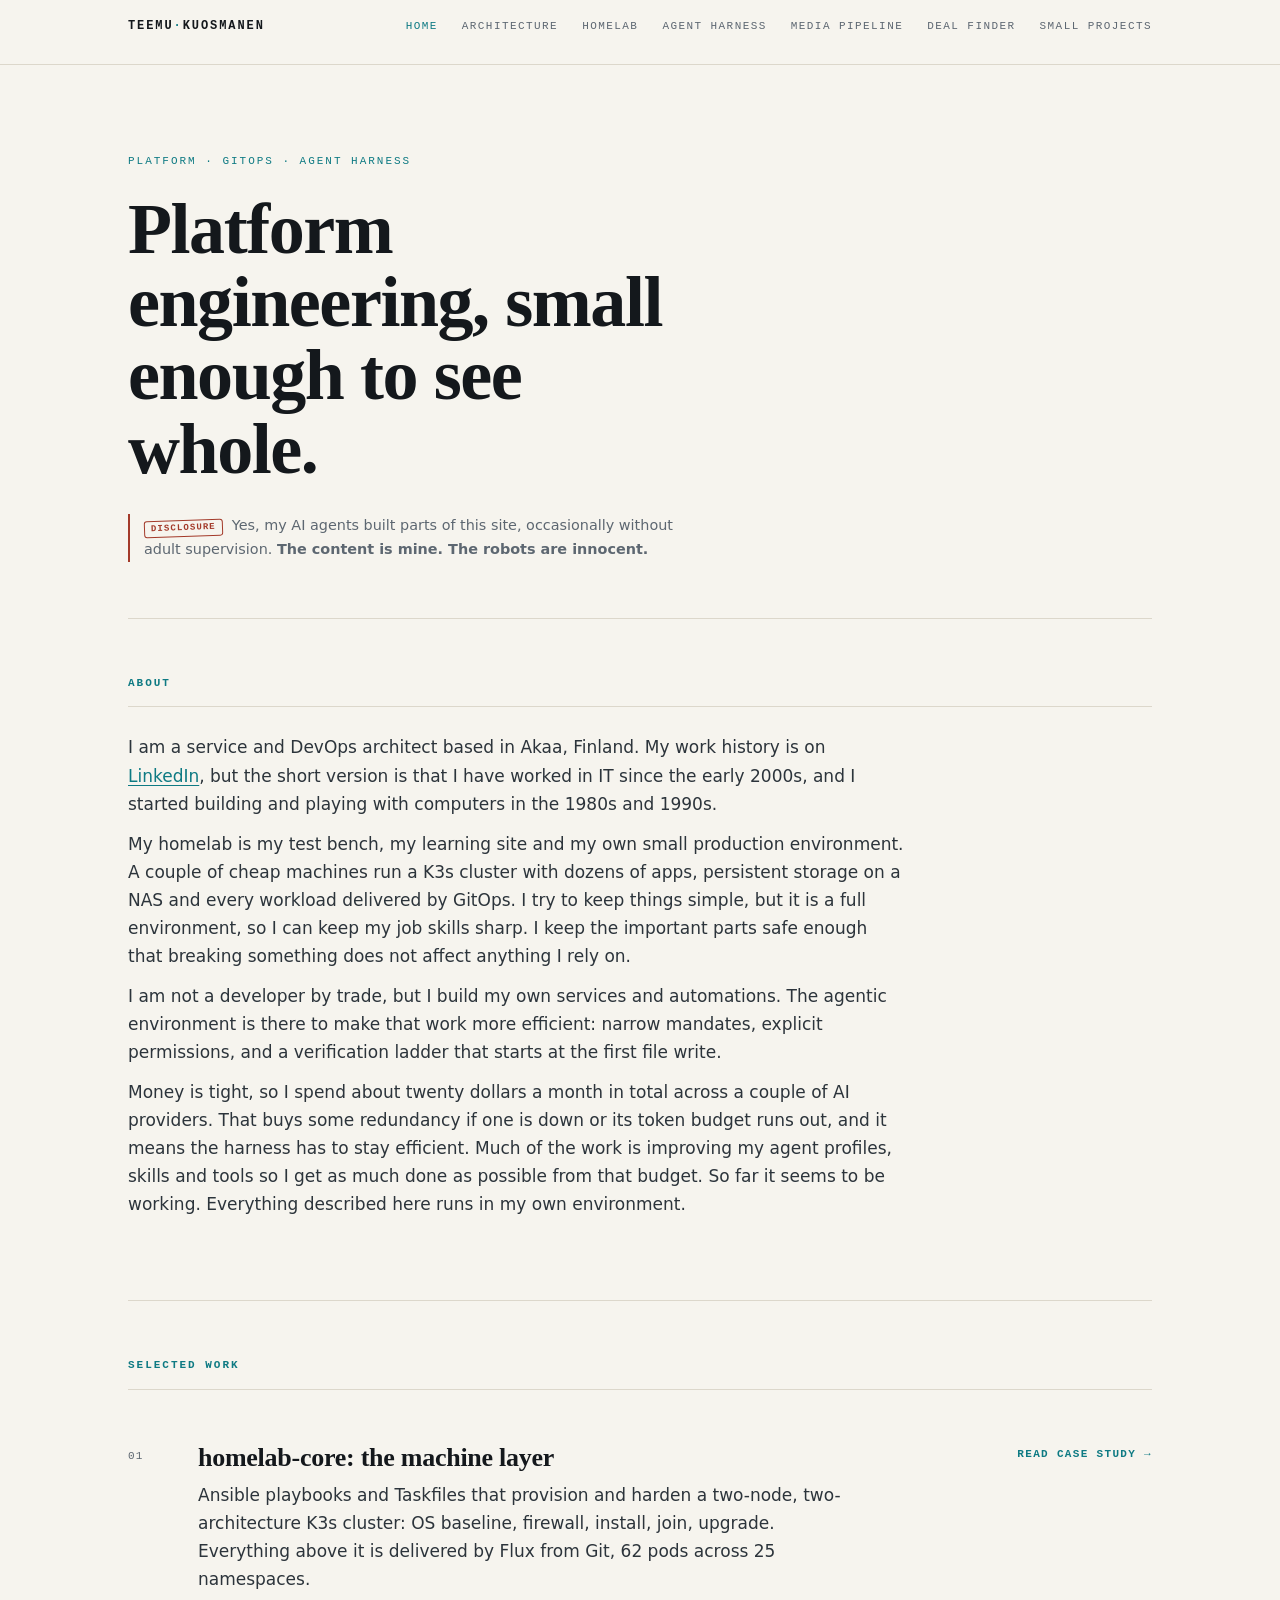
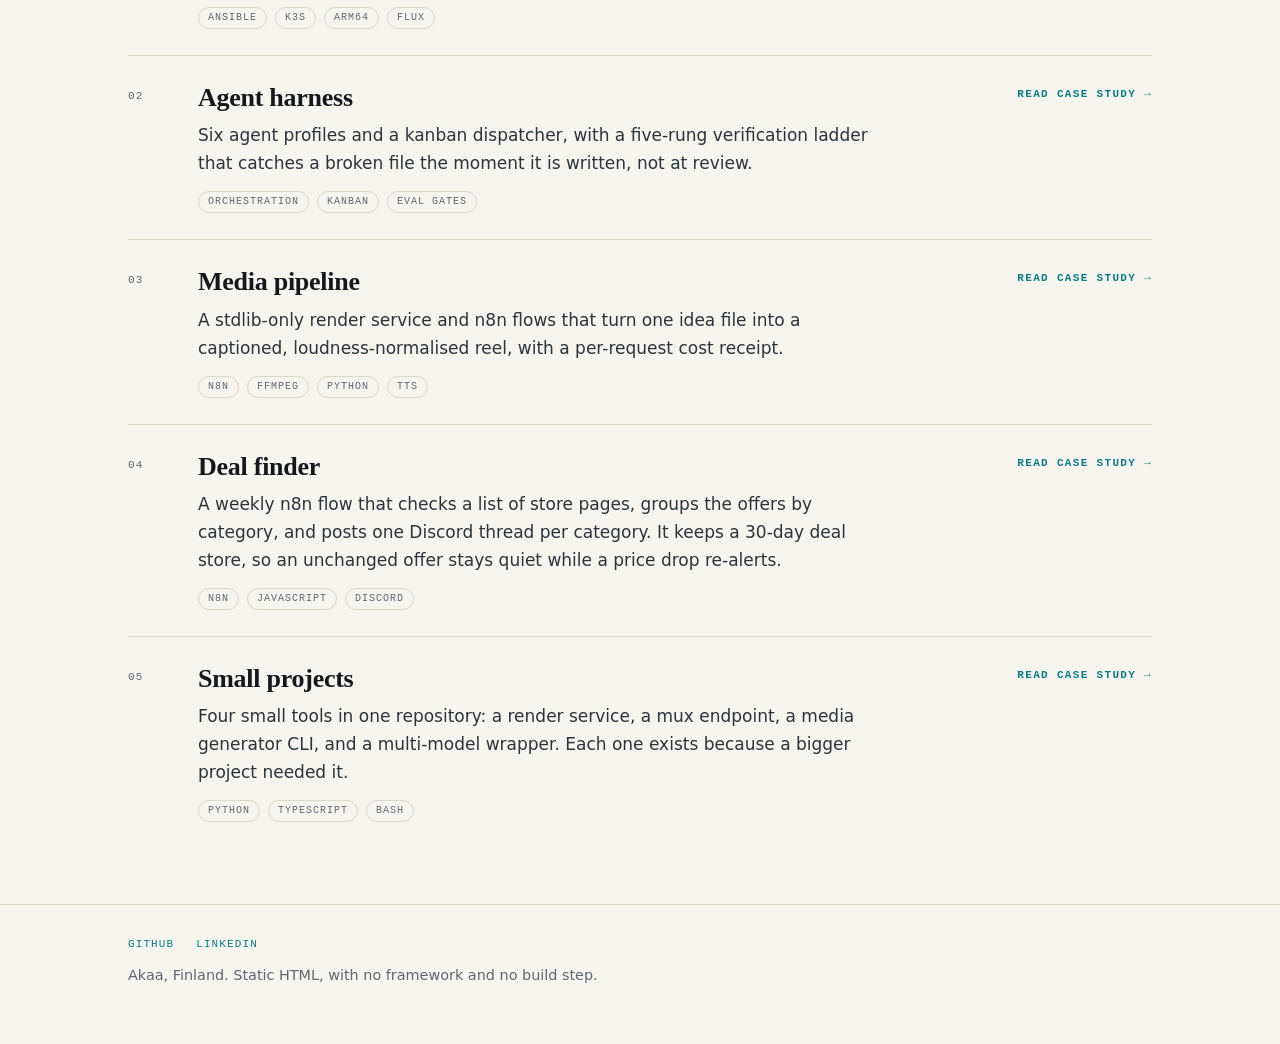
==== index.html @ cd3dd4ec "Initial publish: portfolio site Fresh history for the public org Pages repo. The private working rep" ====
<!DOCTYPE html>
<html lang="en">
<head>
<meta charset="utf-8">
<meta name="viewport" content="width=device-width,initial-scale=1">
<title>Teemu · platform &amp; agent engineering</title>
<meta name="description" content="A multi-arch Kubernetes cluster run entirely through Git, and a fleet of AI agents shipping into it under review gates.">
<link rel="stylesheet" href="styles.css">
<meta property="og:type" content="website">
<meta property="og:site_name" content="Teemu · platform engineering">
<meta property="og:title" content="Teemu · platform &amp; agent engineering">
<meta property="og:description" content="A multi-arch Kubernetes cluster run entirely through Git, and a fleet of AI agents shipping into it under review gates.">
<meta property="og:url" content="https://bittisorvi.github.io/">
<meta property="og:image" content="https://bittisorvi.github.io/og.png">
<meta property="og:image:width" content="1200">
<meta property="og:image:height" content="630">
<meta name="twitter:card" content="summary_large_image">
<link rel="icon" href="favicon.svg" type="image/svg+xml">
</head>
<body>
<a class="skip" href="#main">Skip to content</a>

<header class="site">
  <div class="wrap">
    <a class="brand" href="index.html">TEEMU<span>·</span>KUOSMANEN</a>
    <nav aria-label="Main">
      <ul>
        <li><a href="index.html" aria-current="page">Home</a></li>
        <li><a href="architecture.html">Architecture</a></li>
        <li><a href="homelab.html">Homelab</a></li>
        <li><a href="agent-harness.html">Agent harness</a></li>
        <li><a href="media-pipeline.html">Media pipeline</a></li>
        <li><a href="deal-finder.html">Deal finder</a></li>
        <li><a href="small-projects.html">Small projects</a></li>
      </ul>
    </nav>
  </div>
</header>

<main id="main">
  <div class="wrap">

    <div class="hero">
      <p class="kicker">Platform · GitOps · Agent harness</p>
      <h1>Platform engineering, small enough to see whole.</h1>
      <p class="note disclosure"><span class="stamp">Disclosure</span>Yes, my AI agents built parts of
        this site, occasionally without adult supervision. <strong>The content is mine. The robots are
        innocent.</strong></p>
    </div>

    <section aria-labelledby="about">
      <h2 id="about">About</h2>
      <div class="block">
        <p>I am a service and DevOps architect based in Akaa, Finland. My work history is on
          <a href="https://www.linkedin.com/in/teemu-kuosmanen-785186122/">LinkedIn</a>, but the short
          version is that I have worked in IT since the early 2000s, and I started building and playing
          with computers in the 1980s and 1990s.</p>
        <p>My homelab is my test bench, my learning site and my own small production environment. A
          couple of cheap machines run a K3s cluster with dozens of apps, persistent storage on a NAS and
          every workload delivered by GitOps. I try to keep things simple, but it is a full environment,
          so I can keep my job skills sharp. I keep the important parts safe enough that breaking
          something does not affect anything I rely on.</p>
        <p>I am not a developer by trade, but I build my own services and automations. The agentic
          environment is there to make that work more efficient: narrow mandates, explicit permissions,
          and a verification ladder that starts at the first file write.</p>
        <p>Money is tight, so I spend about twenty dollars a month in total across a couple of AI
          providers. That buys some redundancy if one is down or its token budget runs out, and it means
          the harness has to stay efficient. Much of the work is improving my agent profiles, skills and
          tools so I get as much done as possible from that budget. So far it seems to be working.
          Everything described here runs in my own environment.</p>
      </div>
    </section>

    <section aria-labelledby="work">
      <h2 id="work">Selected work</h2>
      <div class="rows">

        <a class="row" href="homelab.html">
          <span class="idx">01</span>
          <div>
            <h3>homelab-core: the machine layer</h3>
            <p>Ansible playbooks and Taskfiles that provision and harden a two-node, two-architecture
              K3s cluster: OS baseline, firewall, install, join, upgrade. Everything above it is
              delivered by Flux from Git, 62 pods across 25 namespaces.</p>
            <ul class="chips"><li>Ansible</li><li>K3s</li><li>ARM64</li><li>Flux</li></ul>
          </div>
          <span class="go">Read case study →</span>
        </a>

        <a class="row" href="agent-harness.html">
          <span class="idx">02</span>
          <div>
            <h3>Agent harness</h3>
            <p>Six agent profiles and a kanban dispatcher, with a five-rung verification ladder that
              catches a broken file the moment it is written, not at review.</p>
            <ul class="chips"><li>Orchestration</li><li>Kanban</li><li>Eval gates</li></ul>
          </div>
          <span class="go">Read case study →</span>
        </a>

        <a class="row" href="media-pipeline.html">
          <span class="idx">03</span>
          <div>
            <h3>Media pipeline</h3>
            <p>A stdlib-only render service and n8n flows that turn one idea file into a captioned,
              loudness-normalised reel, with a per-request cost receipt.</p>
            <ul class="chips"><li>n8n</li><li>ffmpeg</li><li>Python</li><li>TTS</li></ul>
          </div>
          <span class="go">Read case study →</span>
        </a>

        <a class="row" href="deal-finder.html">
          <span class="idx">04</span>
          <div>
            <h3>Deal finder</h3>
            <p>A weekly n8n flow that checks a list of store pages, groups the offers by category, and
              posts one Discord thread per category. It keeps a 30-day deal store, so an unchanged offer
              stays quiet while a price drop re-alerts.</p>
            <ul class="chips"><li>n8n</li><li>JavaScript</li><li>Discord</li></ul>
          </div>
          <span class="go">Read case study →</span>
        </a>

        <a class="row" href="small-projects.html">
          <span class="idx">05</span>
          <div>
            <h3>Small projects</h3>
            <p>Four small tools in one repository: a render service, a mux endpoint, a media generator
              CLI, and a multi-model wrapper. Each one exists because a bigger project needed it.</p>
            <ul class="chips"><li>Python</li><li>TypeScript</li><li>Bash</li></ul>
          </div>
          <span class="go">Read case study →</span>
        </a>

      </div>
    </section>

  </div>
</main>

<footer class="site">
  <div class="wrap">
    <div class="links">
      <a href="https://github.com/KuosmTE">GitHub</a>
      <a href="https://www.linkedin.com/in/teemu-kuosmanen-785186122/">LinkedIn</a>
    </div>
    <p>Akaa, Finland. Static HTML, with no framework and no build step.</p>
  </div>
</footer>

</body>
</html>
---- styles.css ----
:root{
  --paper:#F6F4EE; --panel:#FFFFFF; --ink:#14181C; --body:#2C343B; --muted:#5D6771;
  --rule:#DCD7CB; --accent:#0E7A83; --good:#1E7A52; --warn:#9A6A16; --alert:#A33A2A; --plate:#0B1620;
  --mono:ui-monospace,SFMono-Regular,Menlo,Consolas,monospace;
  --serif:ui-serif,Georgia,"Times New Roman",serif;
  --sans:ui-sans-serif,system-ui,-apple-system,"Segoe UI",Roboto,Helvetica,Arial,sans-serif;
}
*{box-sizing:border-box}
html{-webkit-text-size-adjust:100%}
body{margin:0;background:var(--paper);color:var(--ink);font:17px/1.65 var(--sans);-webkit-font-smoothing:antialiased}
.wrap{max-width:1080px;margin:0 auto;padding:0 28px}
a{color:var(--accent);text-underline-offset:3px}
a:focus-visible{outline:2px solid var(--accent);outline-offset:3px}
.skip{position:absolute;left:-9999px}
.skip:focus{left:16px;top:16px;background:var(--panel);padding:8px 12px;z-index:9}

/* header */
header.site{position:sticky;top:0;z-index:5;background:rgba(246,244,238,.94);border-bottom:1px solid var(--rule);backdrop-filter:blur(6px)}
header.site .wrap{display:flex;align-items:baseline;justify-content:space-between;gap:24px;min-height:64px;flex-wrap:wrap;padding-top:20px;padding-bottom:20px}
.brand{font:600 12px/1 var(--mono);letter-spacing:.16em;text-transform:uppercase;color:var(--ink);text-decoration:none;white-space:nowrap}
.brand span{color:var(--accent)}
nav ul{display:flex;gap:24px;list-style:none;margin:0;padding:0;font:11px/1 var(--mono);letter-spacing:.13em;text-transform:uppercase;flex-wrap:wrap}
nav a{color:var(--muted);text-decoration:none;padding:4px 0}
nav a:hover{color:var(--ink)}
nav a[aria-current]{color:var(--accent)}

/* draft ribbon — remove before publishing */
.draftbar{margin:0;padding:7px 28px;background:rgba(154,106,22,.05);border-bottom:1px solid rgba(154,106,22,.16);color:var(--warn);font:10px/1.6 var(--mono);letter-spacing:.14em;text-transform:uppercase}

/* hero */
.hero{padding:88px 0 56px}
.kicker{font:11px/1.6 var(--mono);letter-spacing:.18em;text-transform:uppercase;color:var(--accent);margin:0 0 22px}
h1{font-family:var(--serif);font-weight:600;font-size:clamp(2.6rem,6.2vw,4.5rem);line-height:1.02;letter-spacing:-.02em;margin:0;max-width:16ch}
.lede{font-size:19px;line-height:1.6;color:var(--body);margin:26px 0 0;max-width:60ch}
.hero .note{margin-top:28px;max-width:60ch}
.lede strong{color:var(--ink);font-weight:600}

/* sections */
section{border-top:1px solid var(--rule);padding:56px 0}
h2{font:600 11px/1.6 var(--mono);letter-spacing:.18em;text-transform:uppercase;color:var(--accent);margin:0 0 26px}
h2::after{content:"";display:block;height:1px;background:var(--rule);margin-top:14px}

/* work rows (index) */
.rows{display:grid;gap:0}
.row{display:grid;grid-template-columns:44px 1fr auto;gap:26px;align-items:start;
  padding:26px 0;border-top:1px solid var(--rule);text-decoration:none;color:inherit}
.row:first-of-type{border-top:0}
.row .idx{font:11px/1.6 var(--mono);letter-spacing:.1em;color:var(--muted);padding-top:6px}
.row h3{font-family:var(--serif);font-weight:600;font-size:26px;line-height:1.2;margin:0 0 8px;letter-spacing:-.01em}
.row p{margin:0;color:var(--body);max-width:62ch}
.row .chips{list-style:none;display:flex;gap:8px;padding:0;margin:14px 0 0;flex-wrap:wrap}
.row .chips li{font:10px/1 var(--mono);letter-spacing:.1em;text-transform:uppercase;color:var(--muted);border:1px solid var(--rule);border-radius:999px;padding:5px 9px}
.row .go{font:600 11px/1 var(--mono);letter-spacing:.12em;text-transform:uppercase;color:var(--accent);white-space:nowrap;padding-top:7px}
.row:hover h3{color:var(--accent)}
.row:hover .go{text-decoration:underline}

/* facts */
.facts{display:grid;grid-template-columns:repeat(auto-fit,minmax(148px,1fr));gap:14px;margin:0 0 34px;padding:0;list-style:none}
.fact{background:var(--panel);border:1px solid var(--rule);border-radius:8px;padding:16px 18px}
.fact b{display:block;font:600 1.5rem/1.15 var(--mono);color:var(--accent);letter-spacing:-.02em}
.fact span{display:block;margin-top:6px;font-size:.78rem;line-height:1.4;color:var(--muted);letter-spacing:.02em}

/* prose blocks */
.block{padding:26px 0;border-top:1px solid var(--rule)}
.block:first-of-type{border-top:0;padding-top:0}
.block h3{margin:0 0 10px;font-family:var(--serif);font-size:1.28rem;font-weight:600;letter-spacing:-.005em}
.block p{margin:0 0 12px;color:var(--body);max-width:72ch}
.block p:last-child{margin-bottom:0}
.block ul{margin:0;padding-left:20px;color:var(--body)}
.block li{margin-bottom:7px}
code{font:0.9em var(--mono);background:rgba(14,122,131,.07);border:1px solid rgba(14,122,131,.2);border-radius:4px;padding:1px 5px;color:#0A5B62}
.note{font-size:.9rem;color:var(--muted);border-left:2px solid var(--rule);padding-left:14px;margin:0}
.note + .note{margin-top:12px}
.note a{color:var(--accent)}
.disclosure{border-left-color:var(--alert)}
.disclosure .stamp{display:inline-block;margin-right:9px;padding:3px 6px;border:1px solid var(--alert);border-radius:3px;color:var(--alert);font:600 9px/1 var(--mono);letter-spacing:.12em;text-transform:uppercase;transform:rotate(-2deg)}

/* diagram plates stay dark: they read as artefacts on paper */
.diagram{margin:0 0 10px;border:1px solid var(--rule);border-radius:10px;overflow:hidden;background:var(--plate)}
.diagram svg,.diagram img{display:block;width:100%;height:auto}
.figcap{font:10.5px/1.6 var(--mono);letter-spacing:.12em;text-transform:uppercase;color:var(--muted);margin:0 0 30px}

/* tree + spec table */
pre.tree{font:12px/1.7 var(--mono);background:var(--panel);border:1px solid var(--rule);border-radius:10px;padding:18px 20px;overflow-x:auto;color:var(--body);margin:0 0 16px}
pre.tree b{color:var(--accent);font-weight:600}
pre.tree i{color:var(--muted);font-style:normal}
table.spec{width:100%;border-collapse:collapse;margin:0 0 16px;font-size:.9rem}
table.spec caption{text-align:left;font:10px/1.6 var(--mono);letter-spacing:.12em;text-transform:uppercase;color:var(--accent);padding-bottom:10px}
table.spec th{text-align:left;font:10px/1.6 var(--mono);letter-spacing:.12em;text-transform:uppercase;color:var(--muted);border-bottom:1px solid var(--rule);padding:0 14px 8px 0;font-weight:400}
table.spec td{padding:10px 14px 10px 0;border-bottom:1px solid var(--rule);color:var(--body);vertical-align:top}
table.spec td:first-child{color:var(--ink);white-space:nowrap;font-family:var(--mono);font-size:.85rem}
table.spec th:first-child,table.spec td:first-child{width:1%}
table.spec tr:last-child td{border-bottom:0}

/* unresolved fields, draft only */
.todo{color:var(--muted);border-bottom:1px dashed var(--warn);text-decoration:none}

/* footer */
footer.site{border-top:1px solid var(--rule);padding:34px 0 56px;font-size:.9rem;color:var(--muted)}
footer.site .links{display:flex;gap:22px;flex-wrap:wrap;margin-bottom:14px;font:11px/1 var(--mono);letter-spacing:.1em;text-transform:uppercase}
footer.site .links a{text-decoration:none}
footer.site p{margin:0;max-width:60ch}

@media (max-width:820px){
  .row{grid-template-columns:1fr;gap:10px}
  .row .idx{display:none}
  .row .go{padding-top:0}
}
@media (max-width:560px){
  .hero{padding:56px 0 40px}
  nav ul{gap:16px}
  h1{max-width:none}
  table.spec td:first-child{white-space:normal}
}
@media (prefers-reduced-motion:reduce){
  .row{transition:none}
}
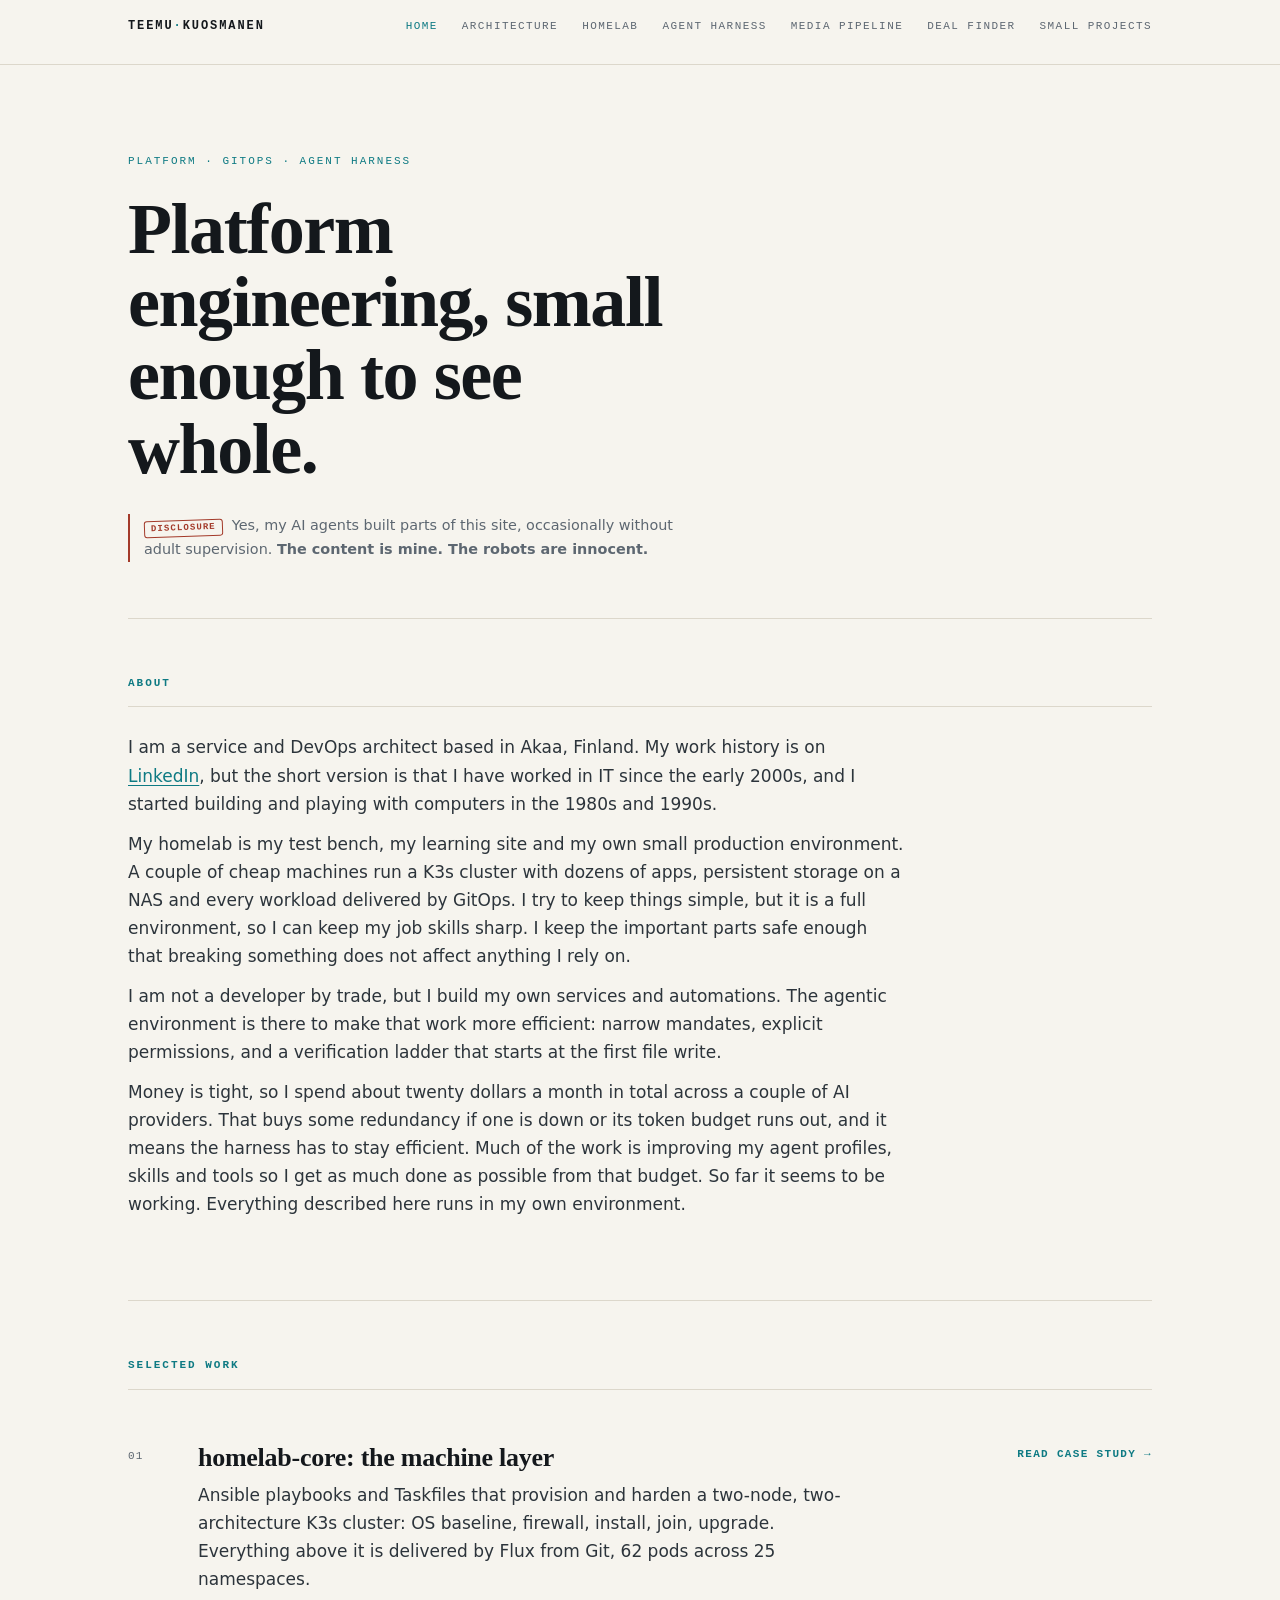
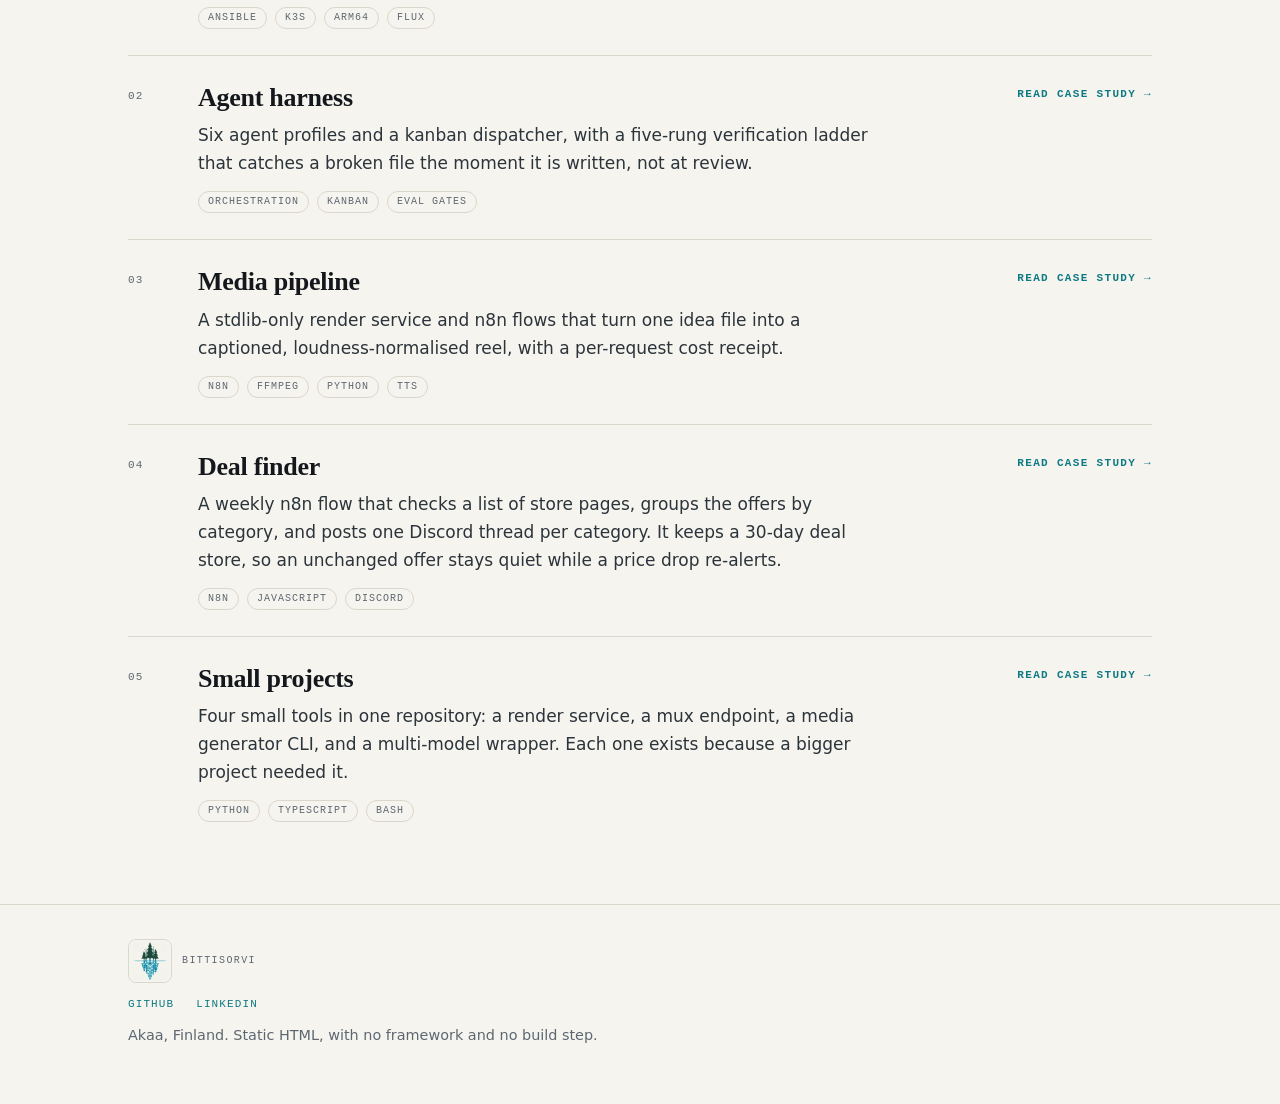
==== commit 908d423f: "Sync from private dad4375" ====
--- a/index.html
+++ b/index.html
@@ -140,6 +140,10 @@
 
 <footer class="site">
   <div class="wrap">
+    <div class="foot-mark">
+      <img src="bittisorvi-mark.png" alt="Bittisorvi" width="44" height="44">
+      <span>Bittisorvi</span>
+    </div>
     <div class="links">
       <a href="https://github.com/KuosmTE">GitHub</a>
       <a href="https://www.linkedin.com/in/teemu-kuosmanen-785186122/">LinkedIn</a>
--- a/styles.css
+++ b/styles.css
@@ -97,6 +97,9 @@
 
 /* footer */
 footer.site{border-top:1px solid var(--rule);padding:34px 0 56px;font-size:.9rem;color:var(--muted)}
+footer.site .foot-mark{display:flex;align-items:center;gap:10px;margin-bottom:16px}
+footer.site .foot-mark img{width:44px;height:44px;border:1px solid var(--rule);border-radius:8px;display:block}
+footer.site .foot-mark span{font:10px/1 var(--mono);letter-spacing:.14em;text-transform:uppercase;color:var(--muted)}
 footer.site .links{display:flex;gap:22px;flex-wrap:wrap;margin-bottom:14px;font:11px/1 var(--mono);letter-spacing:.1em;text-transform:uppercase}
 footer.site .links a{text-decoration:none}
 footer.site p{margin:0;max-width:60ch}
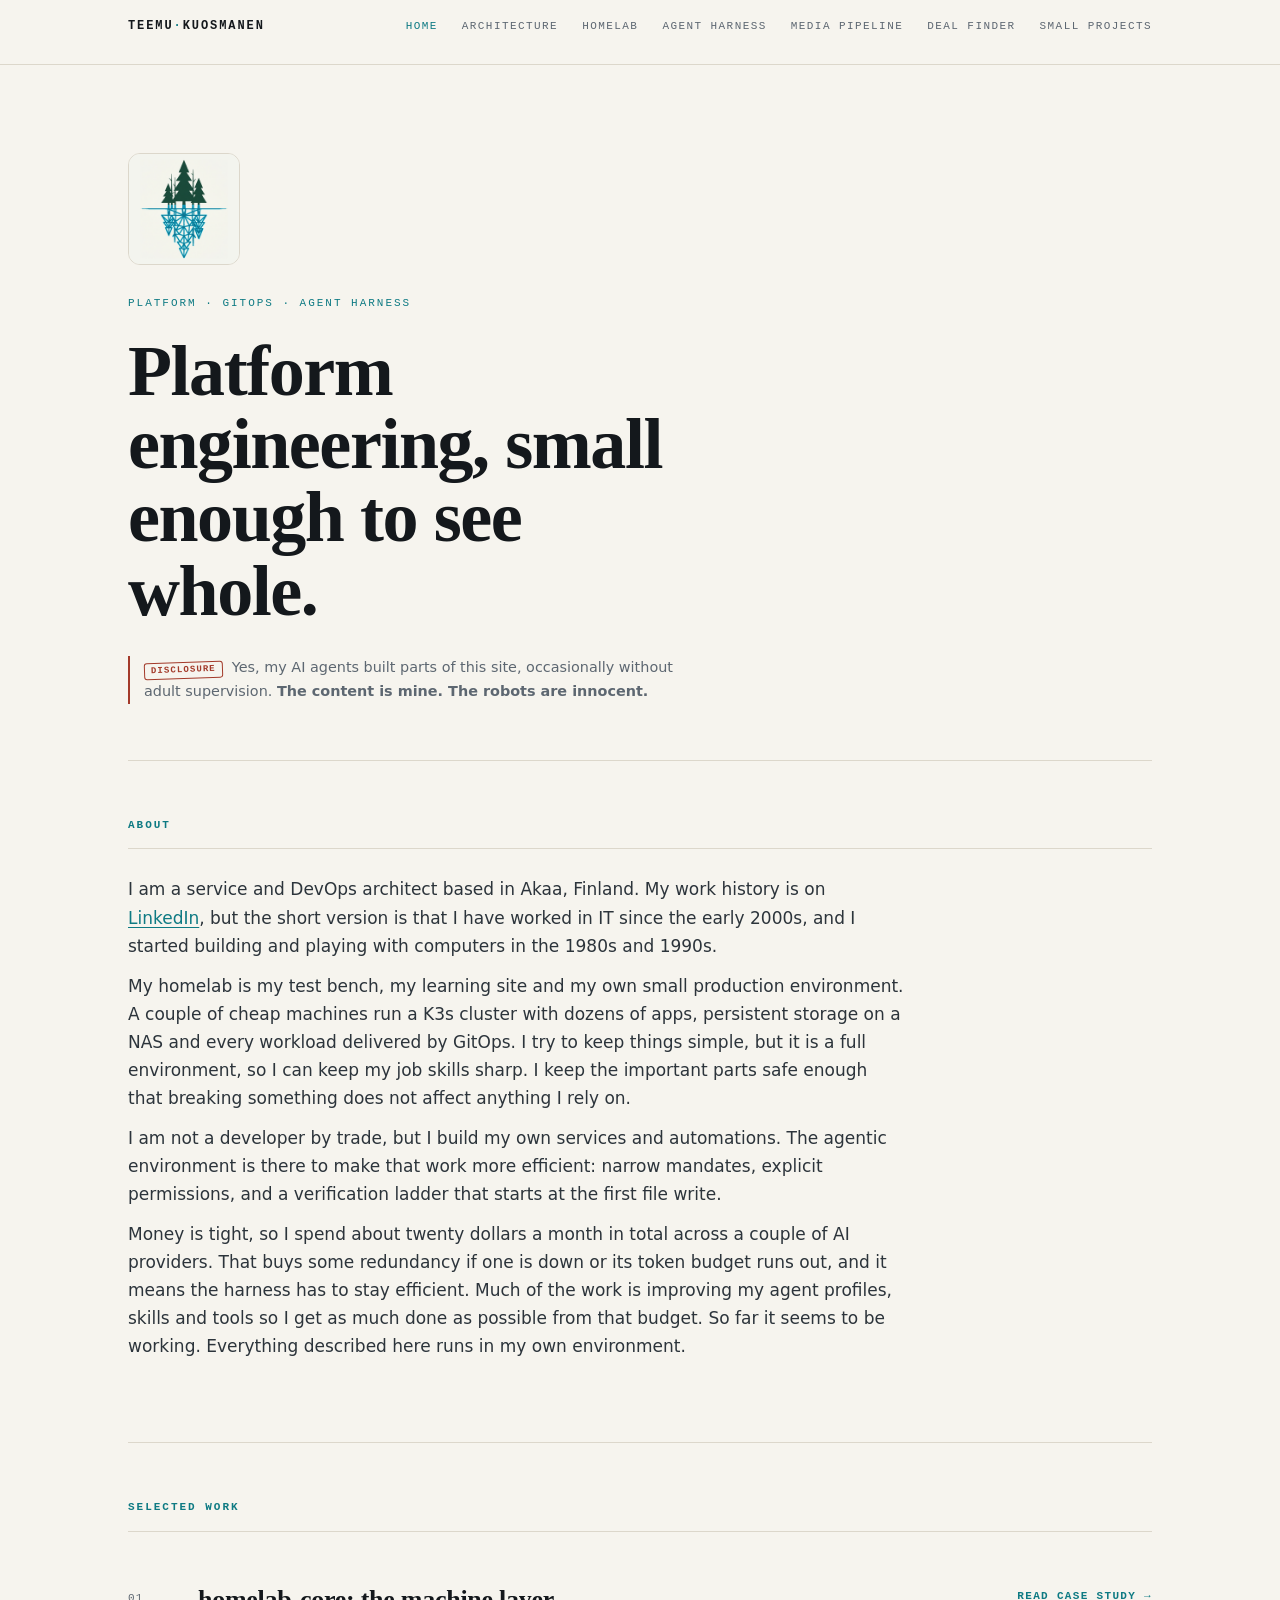
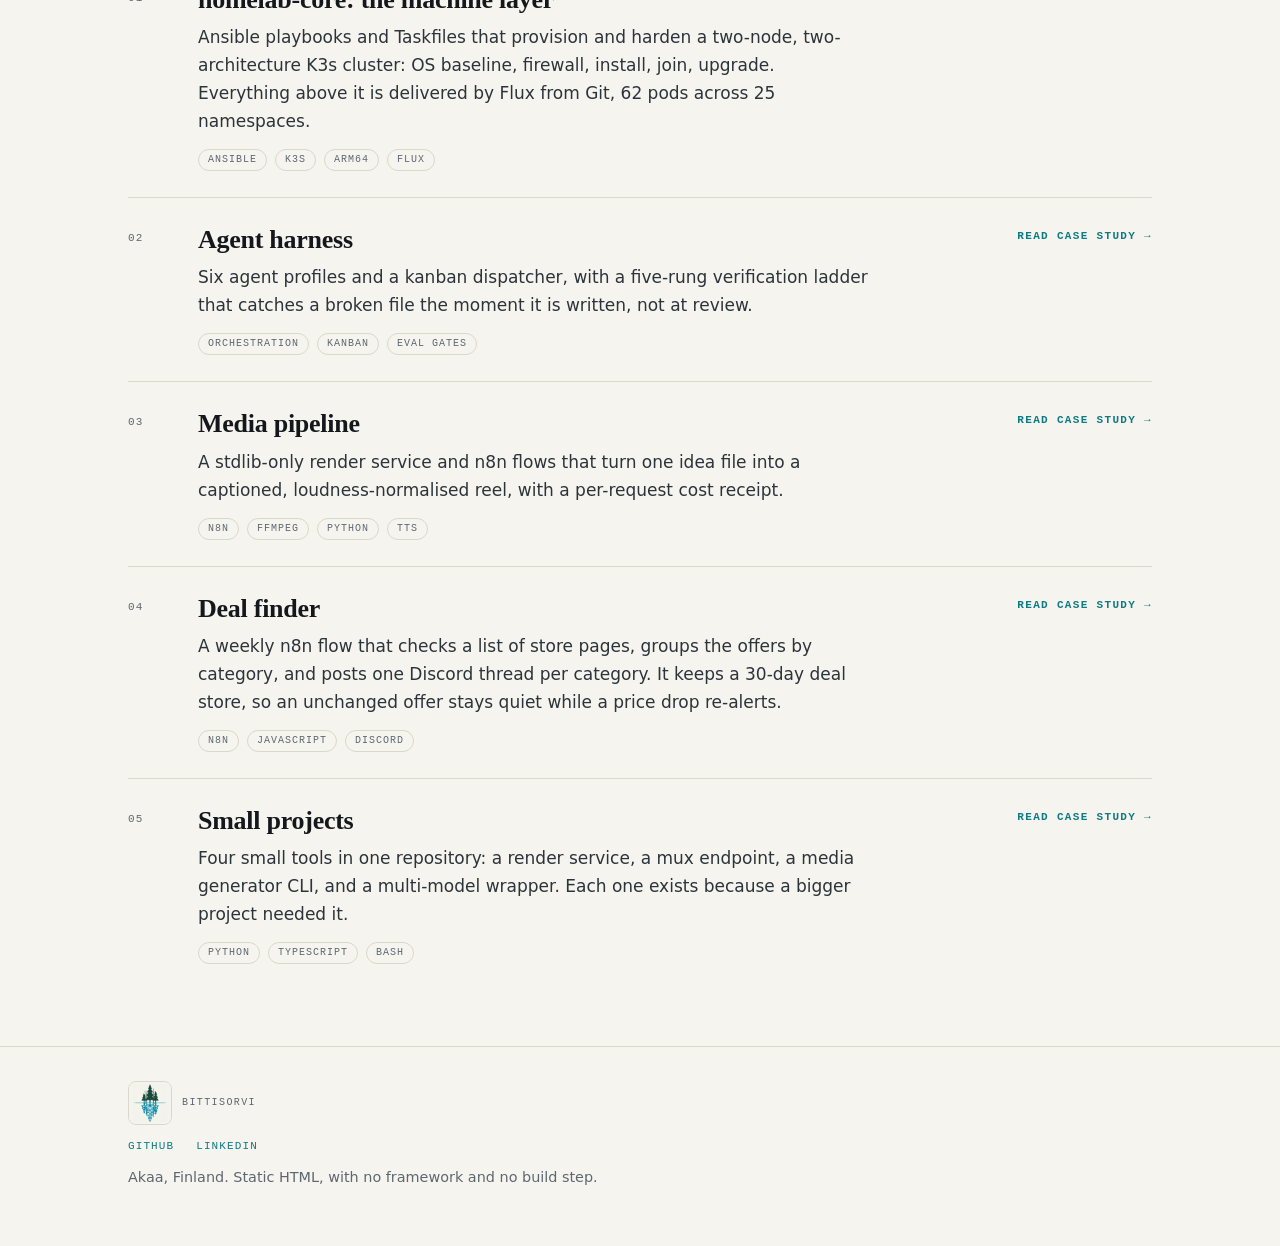
==== commit a6064768: "Sync from private 769145f" ====
--- a/index.html
+++ b/index.html
@@ -41,6 +41,7 @@
   <div class="wrap">
 
     <div class="hero">
+      <img class="hero-mark" src="bittisorvi-mark.png" alt="Bittisorvi" width="112" height="112">
       <p class="kicker">Platform · GitOps · Agent harness</p>
       <h1>Platform engineering, small enough to see whole.</h1>
       <p class="note disclosure"><span class="stamp">Disclosure</span>Yes, my AI agents built parts of
--- a/styles.css
+++ b/styles.css
@@ -29,6 +29,7 @@
 
 /* hero */
 .hero{padding:88px 0 56px}
+.hero-mark{width:112px;height:112px;display:block;margin:0 0 30px;border:1px solid var(--rule);border-radius:12px}
 .kicker{font:11px/1.6 var(--mono);letter-spacing:.18em;text-transform:uppercase;color:var(--accent);margin:0 0 22px}
 h1{font-family:var(--serif);font-weight:600;font-size:clamp(2.6rem,6.2vw,4.5rem);line-height:1.02;letter-spacing:-.02em;margin:0;max-width:16ch}
 .lede{font-size:19px;line-height:1.6;color:var(--body);margin:26px 0 0;max-width:60ch}
@@ -111,6 +112,7 @@
 }
 @media (max-width:560px){
   .hero{padding:56px 0 40px}
+  .hero-mark{width:88px;height:88px;margin-bottom:24px}
   nav ul{gap:16px}
   h1{max-width:none}
   table.spec td:first-child{white-space:normal}
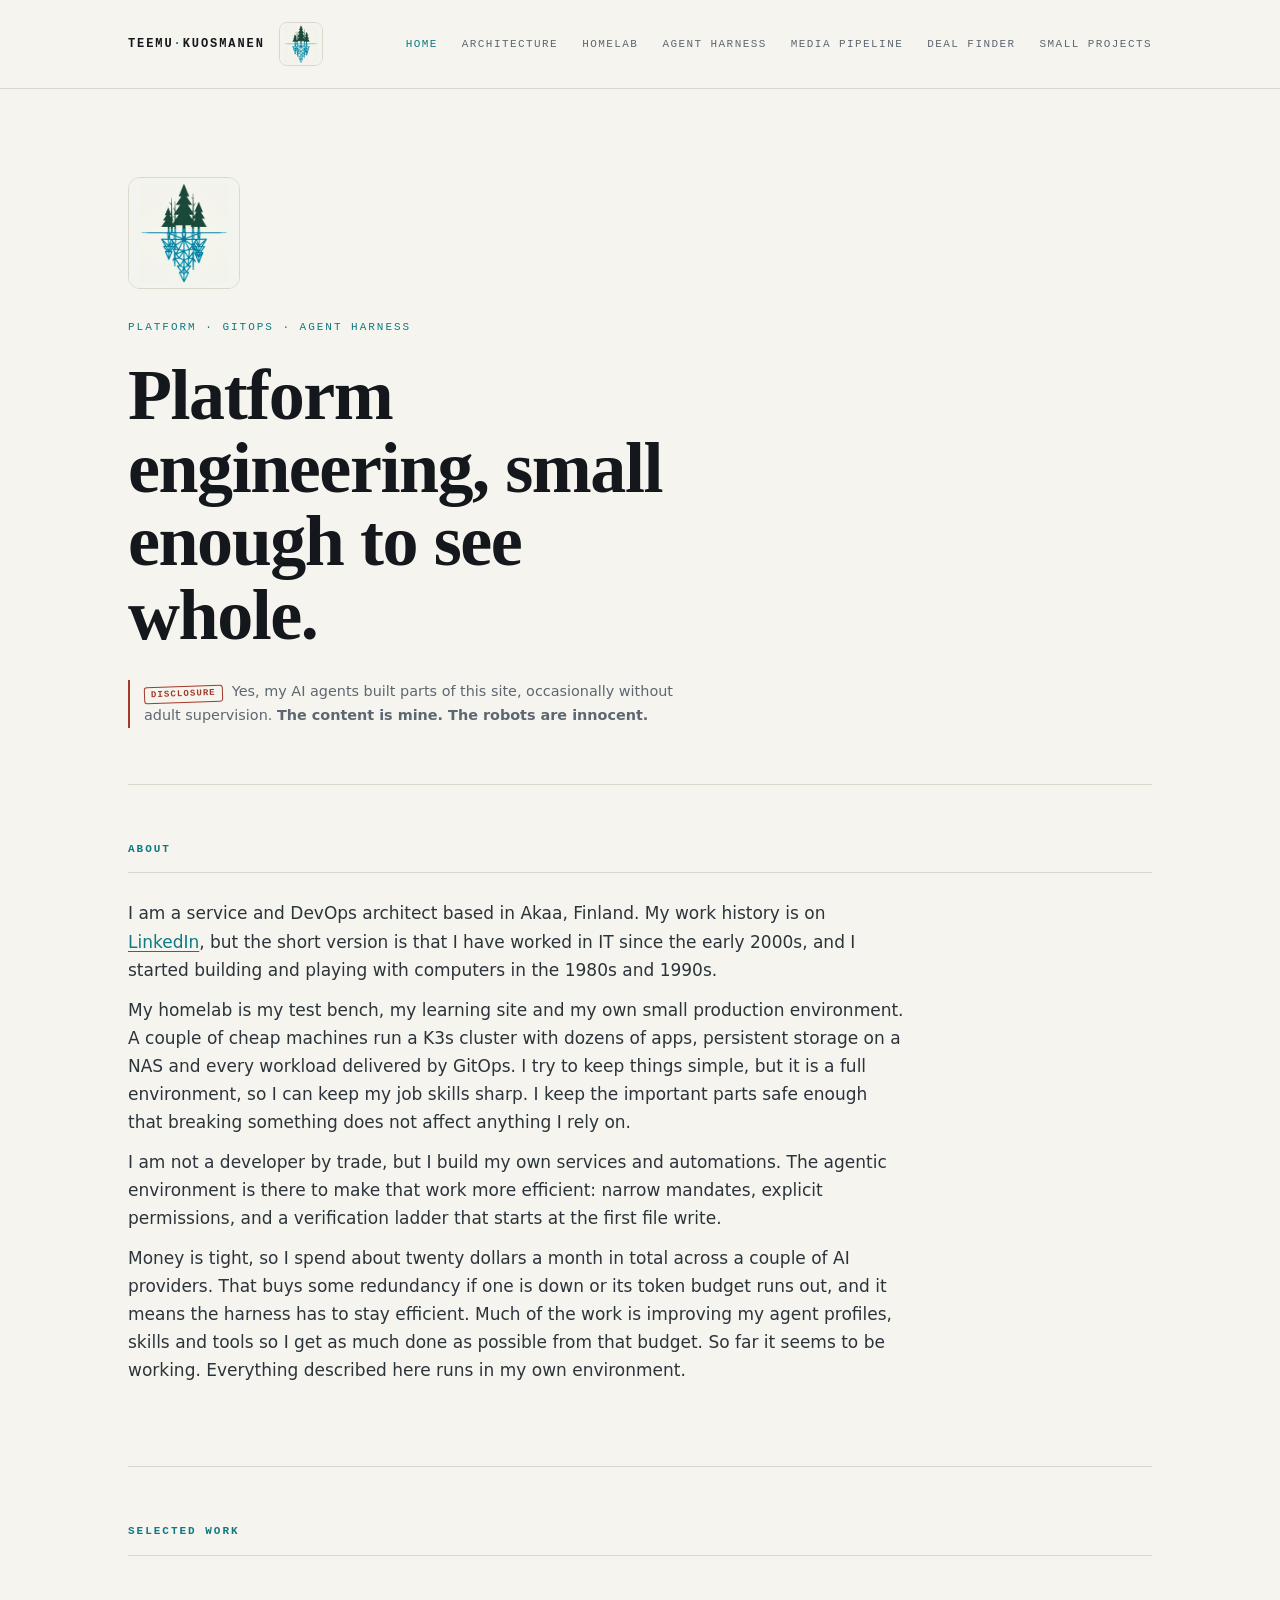
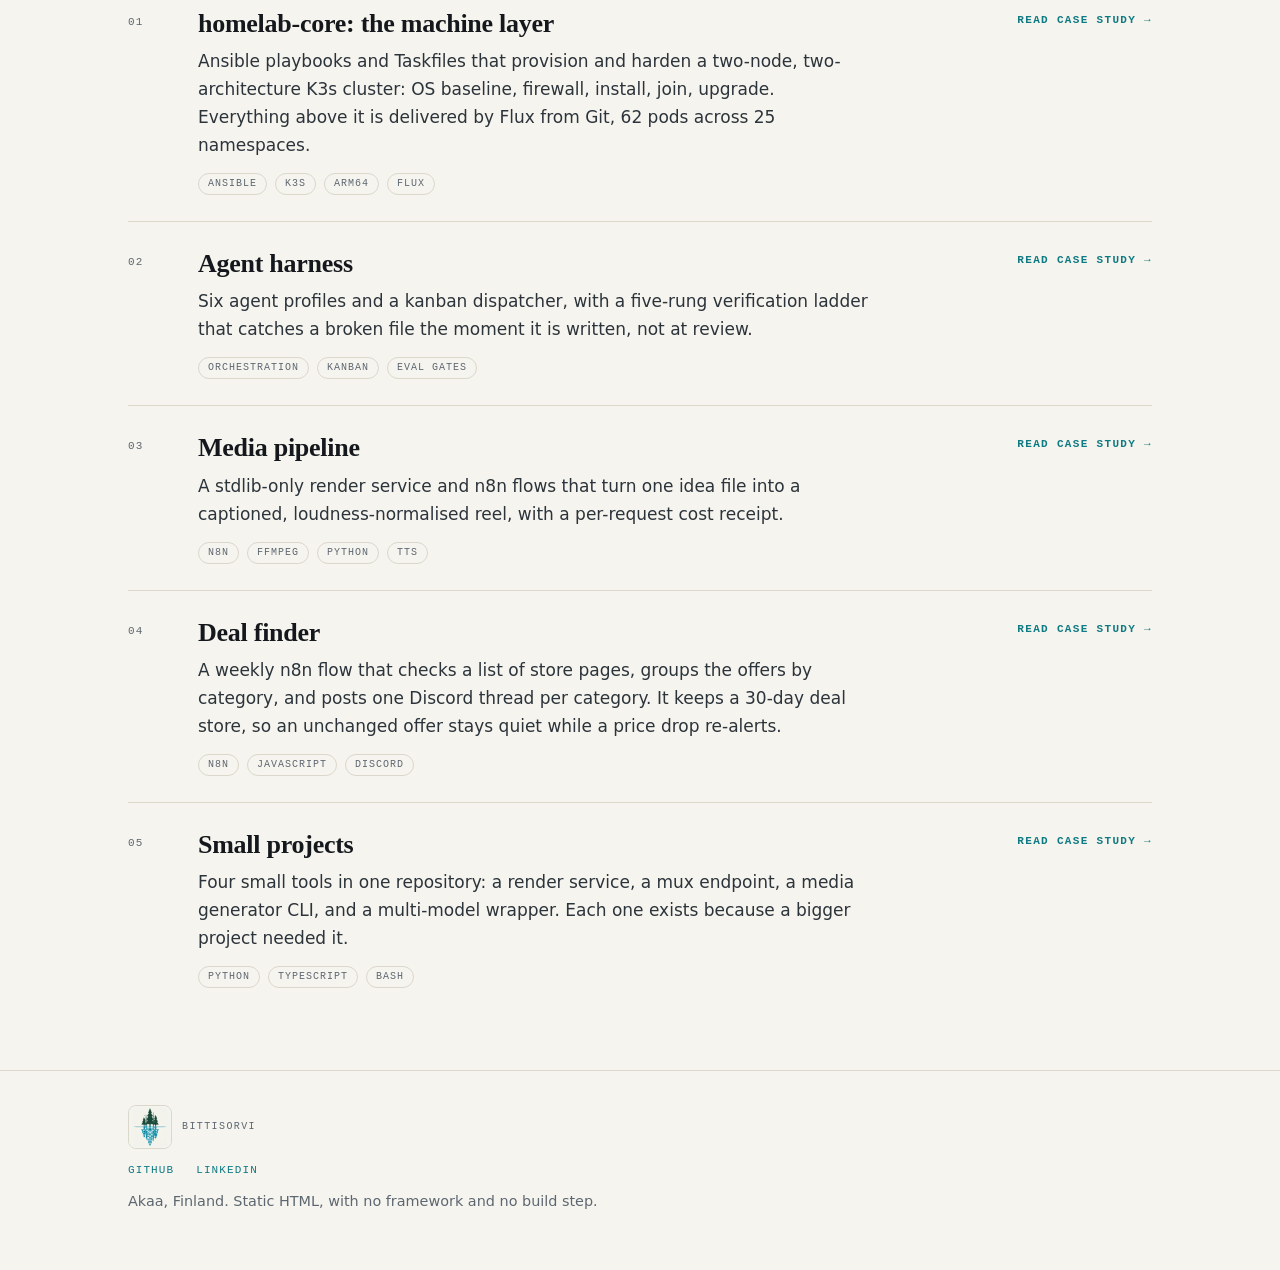
==== commit 963ee524: "Sync from private ceadf3c" ====
--- a/index.html
+++ b/index.html
@@ -22,7 +22,10 @@
 
 <header class="site">
   <div class="wrap">
-    <a class="brand" href="index.html">TEEMU<span>·</span>KUOSMANEN</a>
+    <div class="brand-group">
+      <a class="brand" href="index.html">TEEMU<span>·</span>KUOSMANEN</a>
+      <img class="brand-mark" src="bittisorvi-mark.png" alt="Bittisorvi" width="44" height="44">
+    </div>
     <nav aria-label="Main">
       <ul>
         <li><a href="index.html" aria-current="page">Home</a></li>
--- a/styles.css
+++ b/styles.css
@@ -16,9 +16,11 @@
 
 /* header */
 header.site{position:sticky;top:0;z-index:5;background:rgba(246,244,238,.94);border-bottom:1px solid var(--rule);backdrop-filter:blur(6px)}
-header.site .wrap{display:flex;align-items:baseline;justify-content:space-between;gap:24px;min-height:64px;flex-wrap:wrap;padding-top:20px;padding-bottom:20px}
+header.site .wrap{display:flex;align-items:center;justify-content:space-between;gap:24px;min-height:88px;flex-wrap:wrap;padding-top:20px;padding-bottom:20px}
 .brand{font:600 12px/1 var(--mono);letter-spacing:.16em;text-transform:uppercase;color:var(--ink);text-decoration:none;white-space:nowrap}
 .brand span{color:var(--accent)}
+.brand-group{display:flex;align-items:center;gap:14px}
+.brand-mark{width:44px;height:44px;border:1px solid var(--rule);border-radius:8px;display:block}
 nav ul{display:flex;gap:24px;list-style:none;margin:0;padding:0;font:11px/1 var(--mono);letter-spacing:.13em;text-transform:uppercase;flex-wrap:wrap}
 nav a{color:var(--muted);text-decoration:none;padding:4px 0}
 nav a:hover{color:var(--ink)}
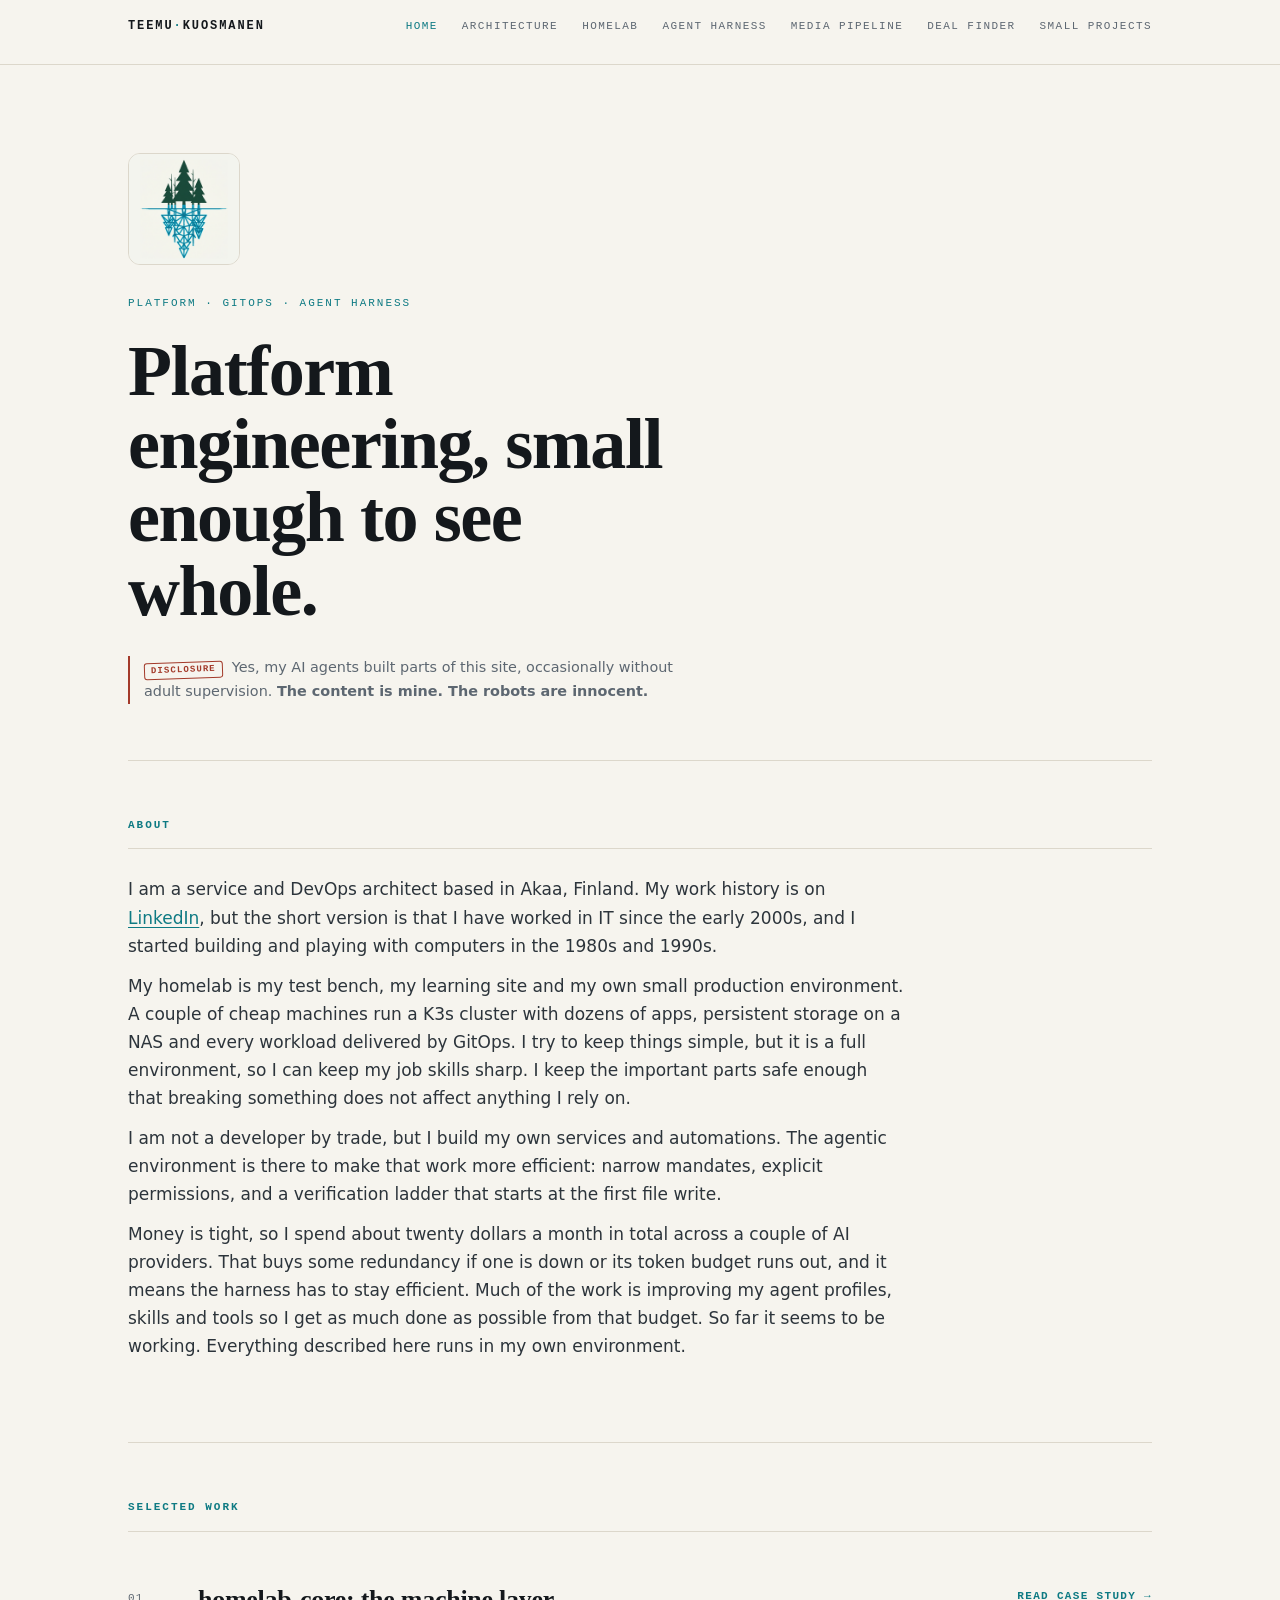
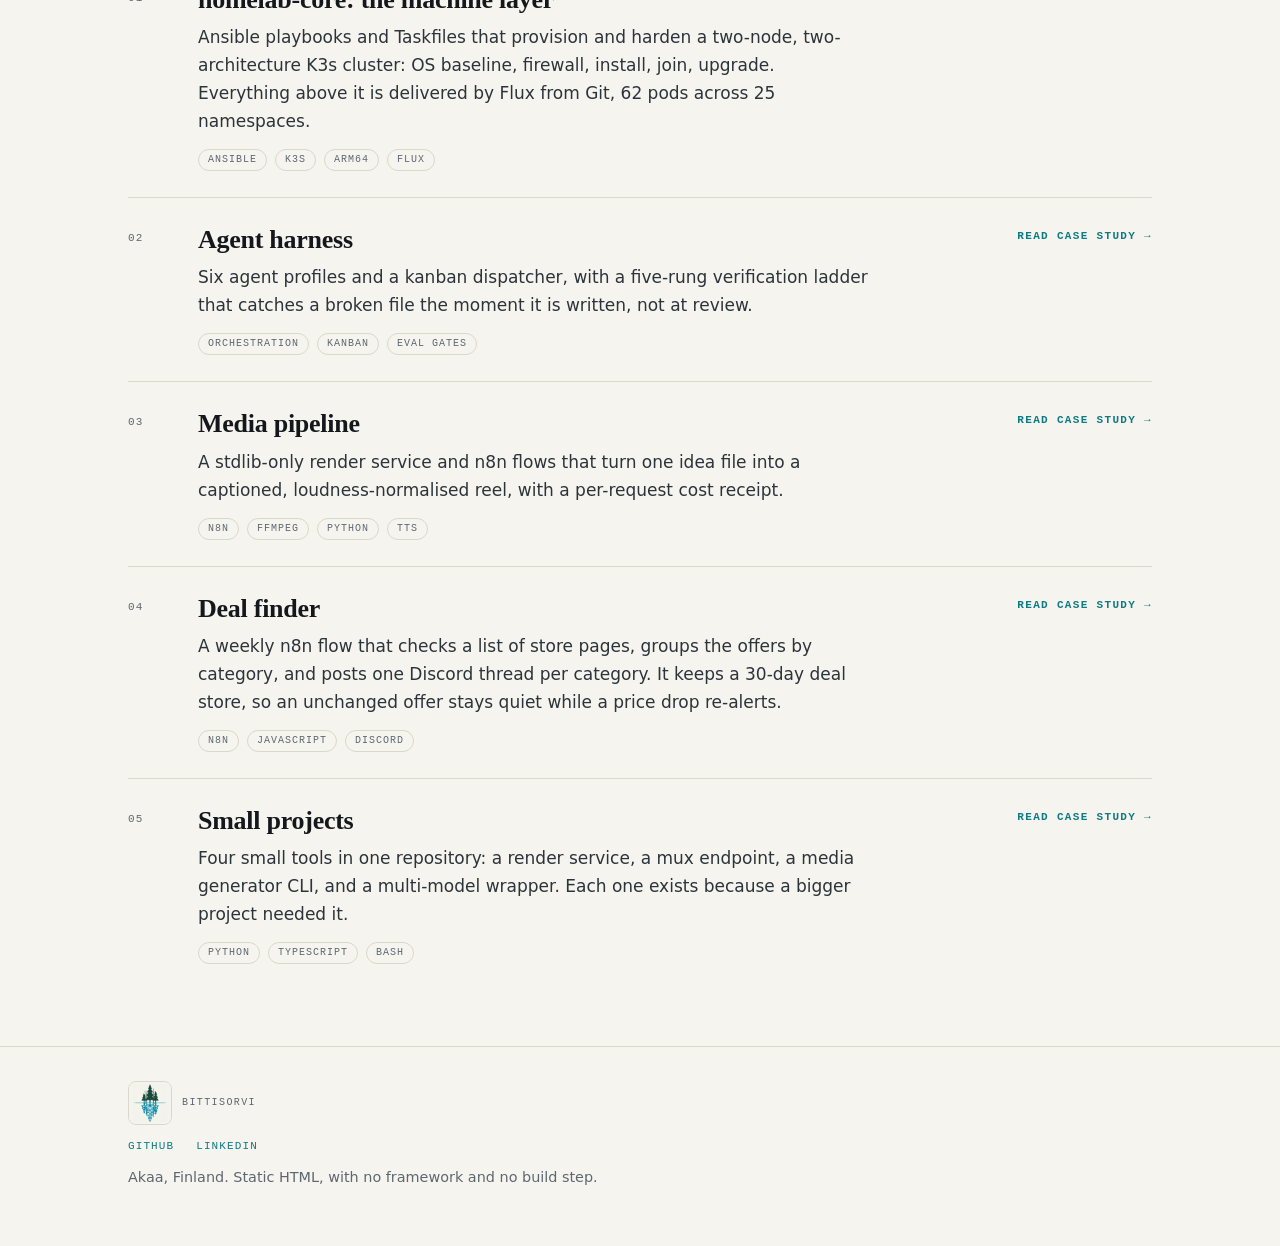
==== commit 68bcb513: "Sync from private 94d59d5" ====
--- a/index.html
+++ b/index.html
@@ -22,10 +22,7 @@
 
 <header class="site">
   <div class="wrap">
-    <div class="brand-group">
-      <a class="brand" href="index.html">TEEMU<span>·</span>KUOSMANEN</a>
-      <img class="brand-mark" src="bittisorvi-mark.png" alt="Bittisorvi" width="44" height="44">
-    </div>
+    <a class="brand" href="index.html">TEEMU<span>·</span>KUOSMANEN</a>
     <nav aria-label="Main">
       <ul>
         <li><a href="index.html" aria-current="page">Home</a></li>
@@ -149,7 +146,7 @@
       <span>Bittisorvi</span>
     </div>
     <div class="links">
-      <a href="https://github.com/KuosmTE">GitHub</a>
+      <a href="https://github.com/Bittisorvi">GitHub</a>
       <a href="https://www.linkedin.com/in/teemu-kuosmanen-785186122/">LinkedIn</a>
     </div>
     <p>Akaa, Finland. Static HTML, with no framework and no build step.</p>
--- a/styles.css
+++ b/styles.css
@@ -16,11 +16,9 @@
 
 /* header */
 header.site{position:sticky;top:0;z-index:5;background:rgba(246,244,238,.94);border-bottom:1px solid var(--rule);backdrop-filter:blur(6px)}
-header.site .wrap{display:flex;align-items:center;justify-content:space-between;gap:24px;min-height:88px;flex-wrap:wrap;padding-top:20px;padding-bottom:20px}
+header.site .wrap{display:flex;align-items:baseline;justify-content:space-between;gap:24px;min-height:64px;flex-wrap:wrap;padding-top:20px;padding-bottom:20px}
 .brand{font:600 12px/1 var(--mono);letter-spacing:.16em;text-transform:uppercase;color:var(--ink);text-decoration:none;white-space:nowrap}
 .brand span{color:var(--accent)}
-.brand-group{display:flex;align-items:center;gap:14px}
-.brand-mark{width:44px;height:44px;border:1px solid var(--rule);border-radius:8px;display:block}
 nav ul{display:flex;gap:24px;list-style:none;margin:0;padding:0;font:11px/1 var(--mono);letter-spacing:.13em;text-transform:uppercase;flex-wrap:wrap}
 nav a{color:var(--muted);text-decoration:none;padding:4px 0}
 nav a:hover{color:var(--ink)}
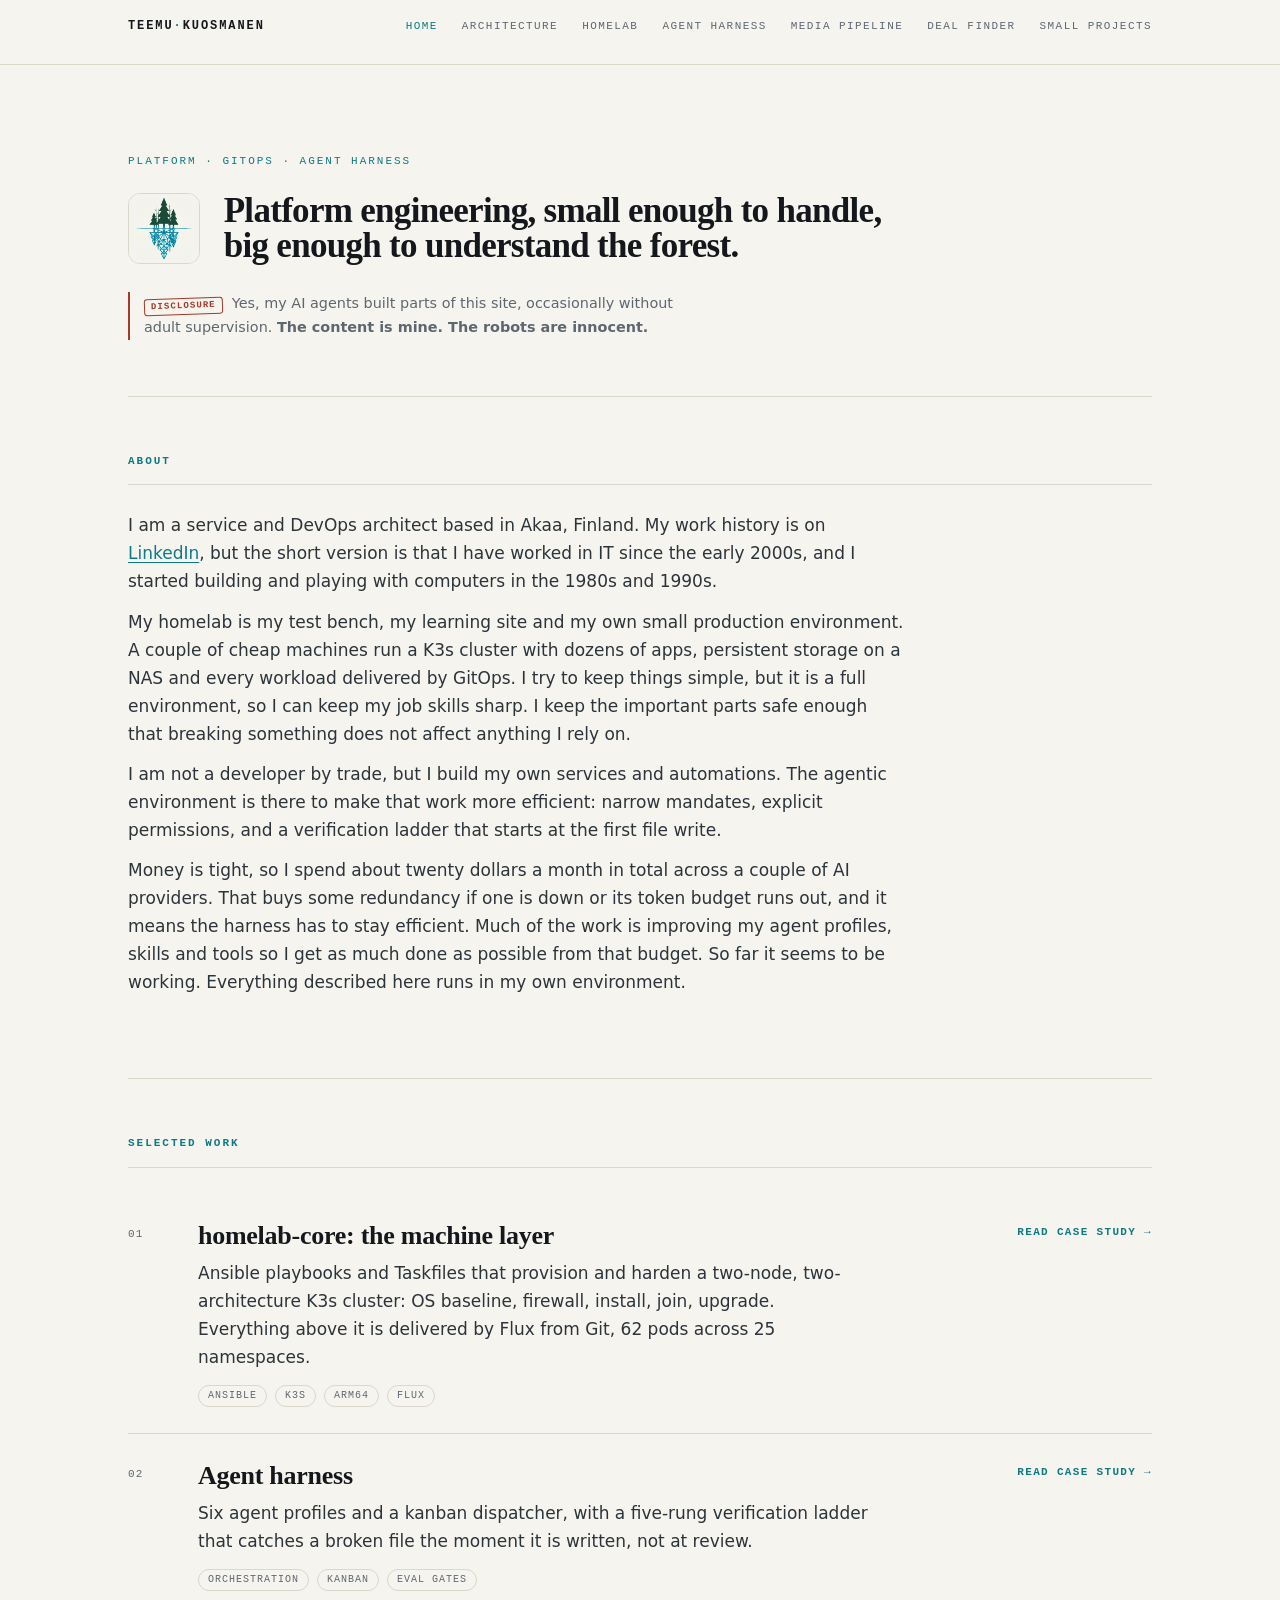
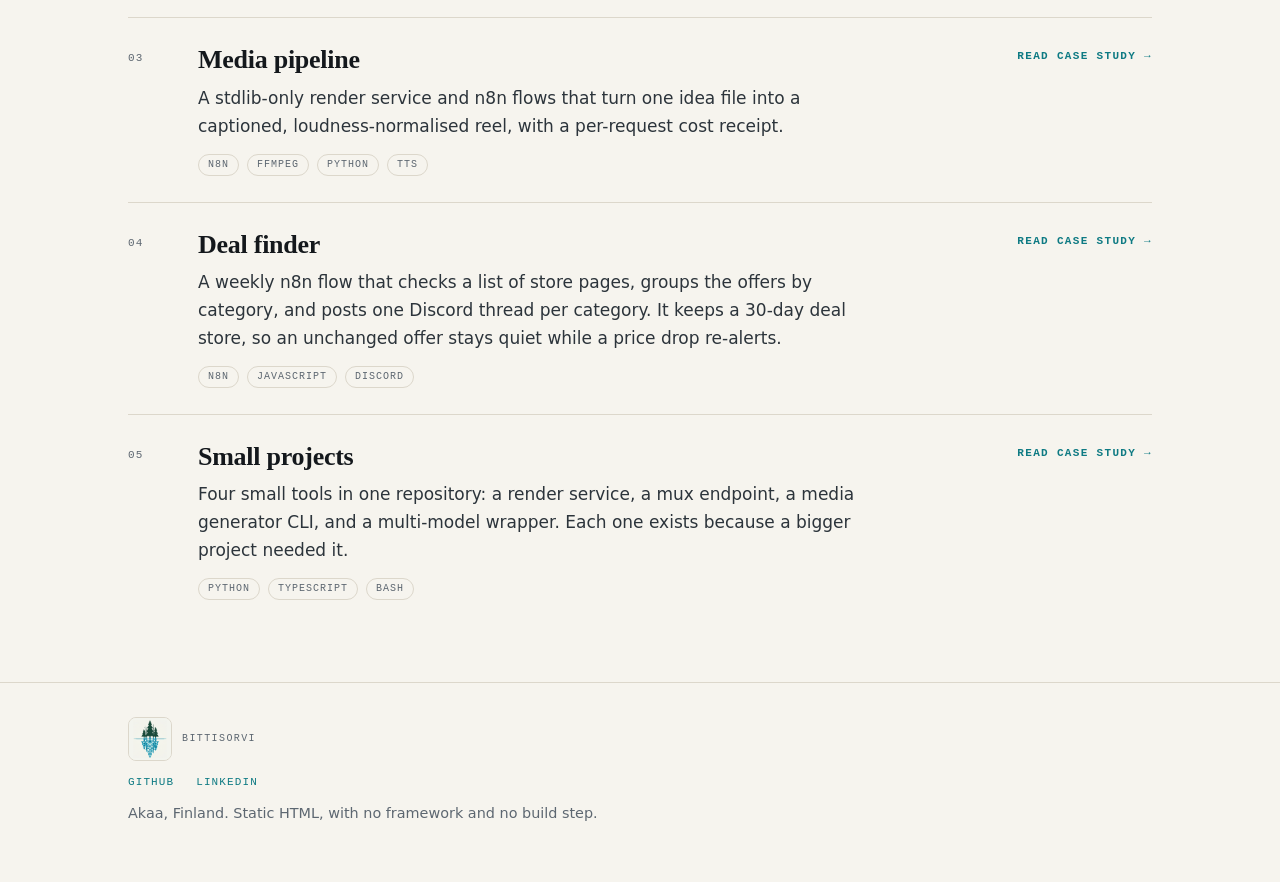
==== commit ad3eea95: "Sync from private 41b51e4" ====
--- a/index.html
+++ b/index.html
@@ -41,9 +41,11 @@
   <div class="wrap">
 
     <div class="hero">
-      <img class="hero-mark" src="bittisorvi-mark.png" alt="Bittisorvi" width="112" height="112">
       <p class="kicker">Platform · GitOps · Agent harness</p>
-      <h1>Platform engineering, small enough to see whole.</h1>
+      <div class="hero-lockup">
+        <img class="hero-mark" src="bittisorvi-mark.png" alt="Bittisorvi" width="100" height="100">
+        <h1>Platform engineering, small enough to handle,<br>big enough to understand the forest.</h1>
+      </div>
       <p class="note disclosure"><span class="stamp">Disclosure</span>Yes, my AI agents built parts of
         this site, occasionally without adult supervision. <strong>The content is mine. The robots are
         innocent.</strong></p>
--- a/styles.css
+++ b/styles.css
@@ -29,7 +29,9 @@
 
 /* hero */
 .hero{padding:88px 0 56px}
-.hero-mark{width:112px;height:112px;display:block;margin:0 0 30px;border:1px solid var(--rule);border-radius:12px}
+.hero-lockup{display:flex;align-items:center;gap:24px}
+.hero-mark{width:clamp(56px,5.6vw,72px);height:clamp(56px,5.6vw,72px);display:block;border:1px solid var(--rule);border-radius:12px;flex:none}
+.hero-lockup h1{font-size:clamp(1.65rem,2.75vw,2.1875rem);max-width:none;margin:0}
 .kicker{font:11px/1.6 var(--mono);letter-spacing:.18em;text-transform:uppercase;color:var(--accent);margin:0 0 22px}
 h1{font-family:var(--serif);font-weight:600;font-size:clamp(2.6rem,6.2vw,4.5rem);line-height:1.02;letter-spacing:-.02em;margin:0;max-width:16ch}
 .lede{font-size:19px;line-height:1.6;color:var(--body);margin:26px 0 0;max-width:60ch}
@@ -110,9 +112,13 @@
   .row .idx{display:none}
   .row .go{padding-top:0}
 }
+@media (max-width:760px){
+  .hero-lockup{display:block}
+  .hero-mark{width:88px;height:88px;margin:0 0 24px}
+  .hero-lockup h1{font-size:clamp(2.2rem,7vw,2.8rem)}
+}
 @media (max-width:560px){
   .hero{padding:56px 0 40px}
-  .hero-mark{width:88px;height:88px;margin-bottom:24px}
   nav ul{gap:16px}
   h1{max-width:none}
   table.spec td:first-child{white-space:normal}
